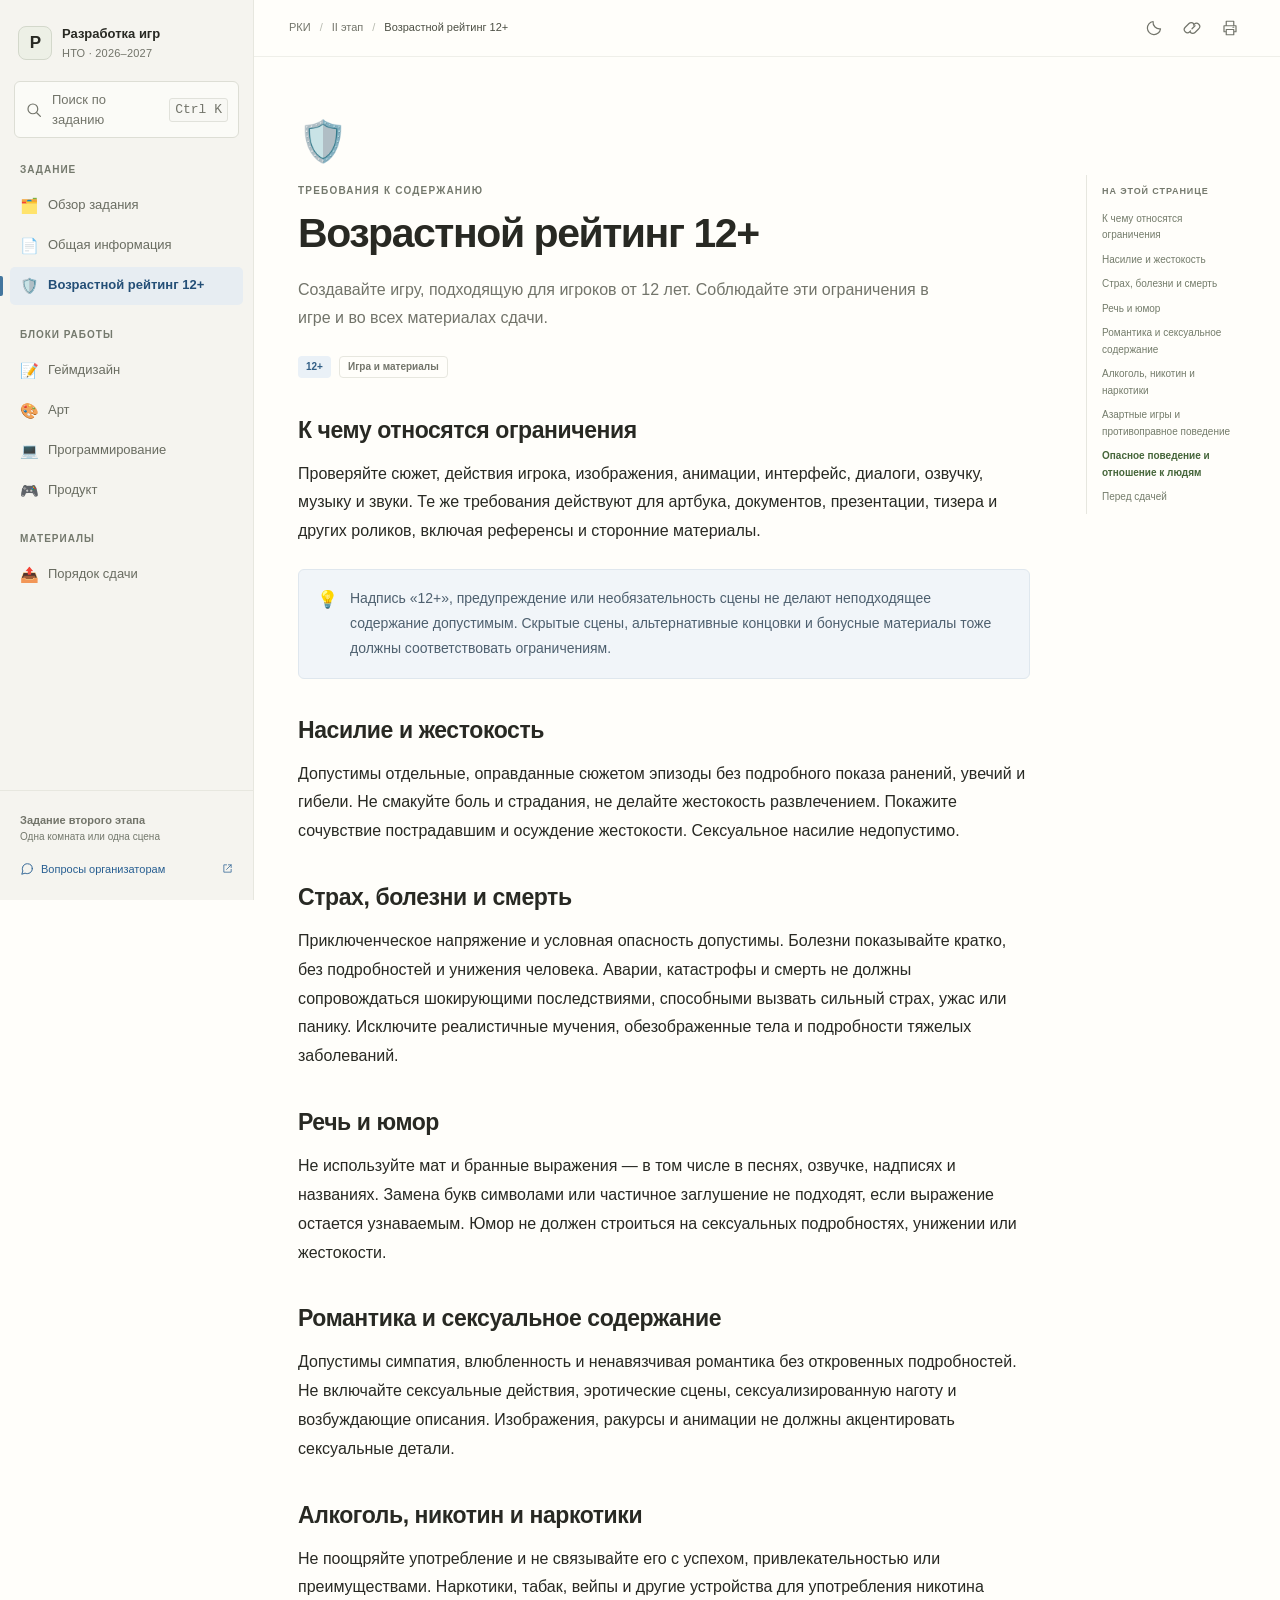
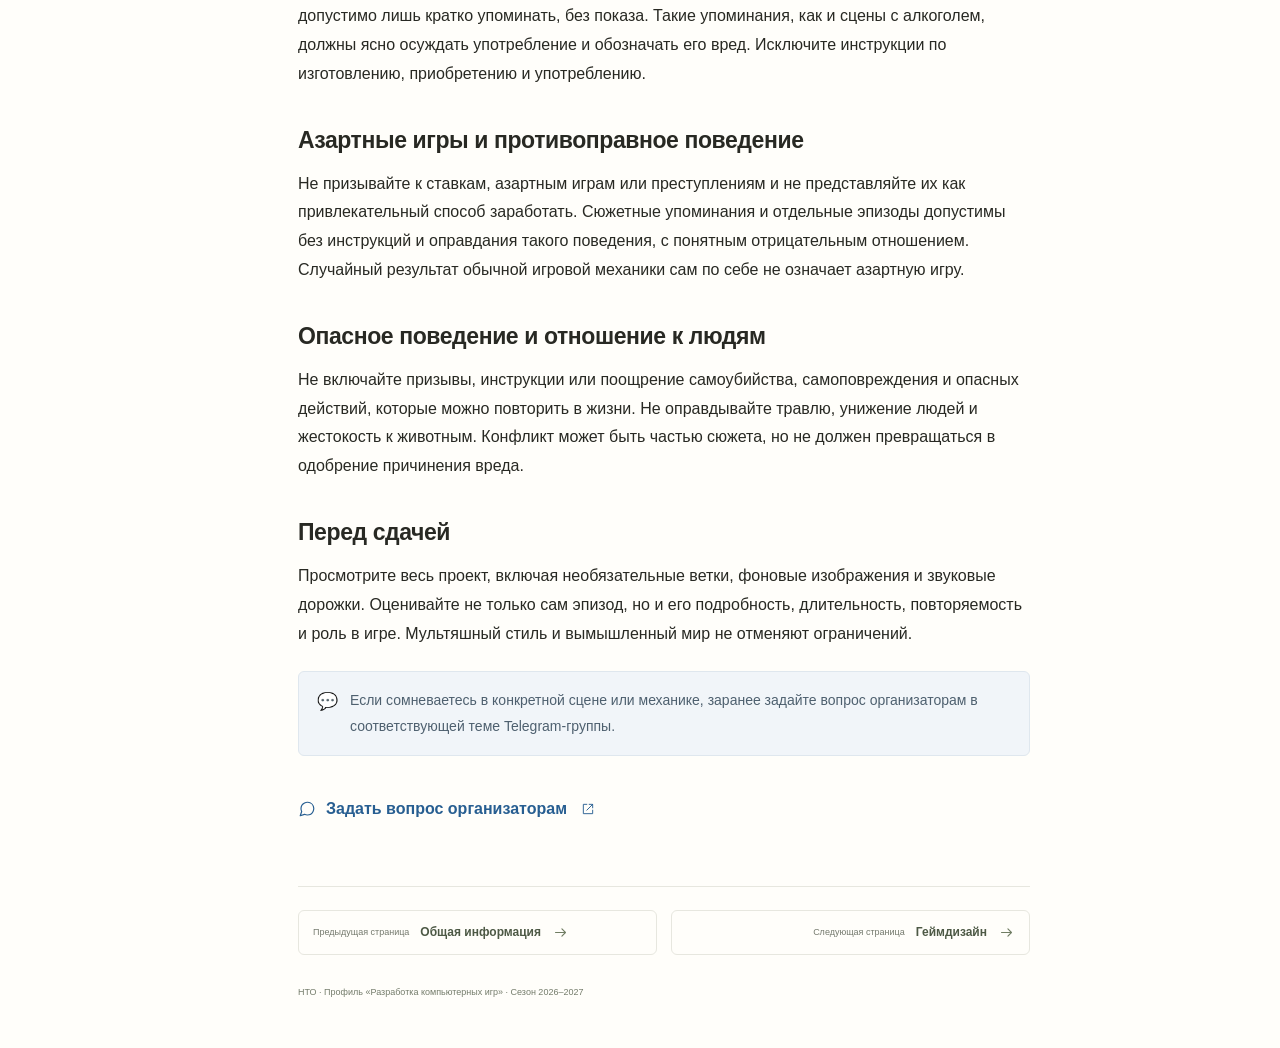
==== age-rating/index.html @ 9c04d17c "Start" ====
<!doctype html>
<html lang="ru"><head><meta charset="utf-8"><meta name="viewport" content="width=device-width, initial-scale=1"><meta name="description" content="Ограничения 12+ для конкурсного проекта: насилие, пугающие сцены, речь, романтика, вещества и опасное поведение."><meta name="theme-color" content="#f5f4ef"><title>Возрастной рейтинг 12+ · РКИ 2026–2027</title><script src="../theme.js"></script><link rel="icon" href="../favicon.svg" type="image/svg+xml"><link rel="stylesheet" href="../styles.css"><link rel="stylesheet" href="../extras.css"><link rel="stylesheet" href="../theme.css"><script src="../search-index.js" defer></script><script src="../app.js" defer></script></head>
<body data-base="../" data-page="age-rating"><a class="skip-link" href="#main-content">Перейти к содержанию</a><div class="app">
<aside class="sidebar" id="sidebar" aria-label="Навигация по заданию"><div class="sidebar-head"><a class="brand" href="../index.html"><span class="brand-mark">Р</span><span class="brand-copy">Разработка игр<small>НТО · 2026–2027</small></span></a></div><button class="search-trigger" type="button" data-search-open><svg viewBox="0 0 24 24" fill="none" stroke="currentColor" stroke-width="1.6" stroke-linecap="round" stroke-linejoin="round" aria-hidden="true"><circle cx="10.5" cy="10.5" r="6.5"/><path d="m16 16 4.5 4.5"/></svg><span>Поиск по заданию</span><kbd>Ctrl K</kbd></button><nav><div class="nav-group"><p class="nav-label">Задание</p><a class="nav-link" href="../index.html"><span class="nav-icon" aria-hidden="true">🗂️</span><span>Обзор задания</span></a><a class="nav-link" href="../general/index.html"><span class="nav-icon" aria-hidden="true">📄</span><span>Общая информация</span></a><a aria-current="page" class="nav-link is-active" href="../age-rating/index.html"><span class="nav-icon" aria-hidden="true">🛡️</span><span>Возрастной рейтинг 12+</span></a></div><div class="nav-group"><p class="nav-label">Блоки работы</p><a class="nav-link" href="../game-design/index.html"><span class="nav-icon" aria-hidden="true">📝</span><span>Геймдизайн</span></a><a class="nav-link" href="../art/index.html"><span class="nav-icon" aria-hidden="true">🎨</span><span>Арт</span></a><a class="nav-link" href="../programming/index.html"><span class="nav-icon" aria-hidden="true">💻</span><span>Программирование</span></a><a class="nav-link" href="../product/index.html"><span class="nav-icon" aria-hidden="true">🎮</span><span>Продукт</span></a></div><div class="nav-group"><p class="nav-label">Материалы</p><a class="nav-link" href="../submission/index.html"><span class="nav-icon" aria-hidden="true">📤</span><span>Порядок сдачи</span></a></div></nav><div class="sidebar-foot"><strong>Задание второго этапа</strong><span>Одна комната или одна сцена</span><a class="support-link" href="https://t.me/ontigamedev" target="_blank" rel="noopener noreferrer"><svg viewBox="0 0 24 24" fill="none" stroke="currentColor" stroke-width="1.6" stroke-linecap="round" stroke-linejoin="round" aria-hidden="true"><path d="M21 11.5a8.4 8.4 0 0 1-.9 3.8 8.5 8.5 0 0 1-7.6 4.7 8.4 8.4 0 0 1-3.8-.9L3 21l1.9-5.7a8.4 8.4 0 0 1-.9-3.8 8.5 8.5 0 0 1 4.7-7.6 8.4 8.4 0 0 1 3.8-.9h.5a8.5 8.5 0 0 1 8 8v.5Z"/></svg><span>Вопросы организаторам</span><svg viewBox="0 0 24 24" fill="none" stroke="currentColor" stroke-width="1.6" stroke-linecap="round" stroke-linejoin="round" aria-hidden="true"><path d="M14 4h6v6M20 4 10 14"/><path d="M10 4H4v16h16v-6"/></svg></a></div></aside>
<button class="sidebar-scrim" type="button" aria-label="Закрыть меню" hidden></button>
<main class="main" id="main-content" tabindex="-1"><header class="topbar"><button class="menu-toggle" aria-label="Открыть меню" aria-controls="sidebar" aria-expanded="false"><svg viewBox="0 0 24 24" fill="none" stroke="currentColor" stroke-width="1.6" stroke-linecap="round" stroke-linejoin="round" aria-hidden="true"><path d="M4 6h16M4 12h16M4 18h16"/></svg></button><nav class="breadcrumbs" aria-label="Хлебные крошки"><a href="../index.html">РКИ</a><span class="separator" aria-hidden="true">/</span><span>II этап</span><span class="separator" aria-hidden="true">/</span><span class="current" aria-current="page">Возрастной рейтинг 12+</span></nav><div class="topbar-actions"><button class="icon-button theme-toggle" type="button" data-theme-toggle aria-label="Включить тёмную тему" aria-pressed="false" title="Включить тёмную тему"><span class="theme-moon"><svg viewBox="0 0 24 24" fill="none" stroke="currentColor" stroke-width="1.6" stroke-linecap="round" stroke-linejoin="round" aria-hidden="true"><path d="M20.7 13.2A8.8 8.8 0 0 1 10.8 3.3 8.8 8.8 0 1 0 20.7 13.2Z"/></svg></span><span class="theme-sun"><svg viewBox="0 0 24 24" fill="none" stroke="currentColor" stroke-width="1.6" stroke-linecap="round" stroke-linejoin="round" aria-hidden="true"><circle cx="12" cy="12" r="4"/><path d="M12 2v2m0 16v2M2 12h2m16 0h2M5 5l1.4 1.4m11.2 11.2L19 19M5 19l1.4-1.4M17.6 6.4 19 5"/></svg></span></button><button class="icon-button" type="button" data-copy-page aria-label="Скопировать ссылку на страницу" title="Скопировать ссылку"><svg viewBox="0 0 24 24" fill="none" stroke="currentColor" stroke-width="1.6" stroke-linecap="round" stroke-linejoin="round" aria-hidden="true"><path d="m10 13 4-4M8 16l-1 1a4.2 4.2 0 0 1-6-6l5-5a4.2 4.2 0 0 1 6 0m0 2 1-1a4.2 4.2 0 0 1 6 6l-5 5a4.2 4.2 0 0 1-6 0" transform="translate(2 0)"/></svg></button><button class="icon-button" type="button" data-print aria-label="Распечатать страницу" title="Печать"><svg viewBox="0 0 24 24" fill="none" stroke="currentColor" stroke-width="1.6" stroke-linecap="round" stroke-linejoin="round" aria-hidden="true"><path d="M7 8V3h10v5M7 17H4V9h16v8h-3M7 14h10v7H7zM16 11h1"/></svg></button></div></header>
<div class="page-layout"><article class="page"><div class="page-icon" aria-hidden="true">🛡️</div><p class="eyebrow">Требования к содержанию</p><h1 class="page-title">Возрастной рейтинг 12+</h1><p class="page-lead">Создавайте игру, подходящую для игроков от 12 лет. Соблюдайте эти ограничения в игре и во всех материалах сдачи.</p><div class="page-meta"><span class="badge badge-blue">12+</span><span class="badge badge-outline">Игра и материалы</span></div><div class="content"><section aria-labelledby="scope"><h2 id="scope">К чему относятся ограничения</h2><p>Проверяйте сюжет, действия игрока, изображения, анимации, интерфейс, диалоги, озвучку, музыку и звуки. Те же требования действуют для артбука, документов, презентации, тизера и других роликов, включая референсы и сторонние материалы.</p><div class="callout"><span class="callout-icon" aria-hidden="true">💡</span><div class="callout-body"><p>Надпись «12+», предупреждение или необязательность сцены не делают неподходящее содержание допустимым. Скрытые сцены, альтернативные концовки и бонусные материалы тоже должны соответствовать ограничениям.</p></div></div></section><section aria-labelledby="violence"><h2 id="violence">Насилие и жестокость</h2><p>Допустимы отдельные, оправданные сюжетом эпизоды без подробного показа ранений, увечий и гибели. Не смакуйте боль и страдания, не делайте жестокость развлечением. Покажите сочувствие пострадавшим и осуждение жестокости. Сексуальное насилие недопустимо.</p></section><section aria-labelledby="fear"><h2 id="fear">Страх, болезни и смерть</h2><p>Приключенческое напряжение и условная опасность допустимы. Болезни показывайте кратко, без подробностей и унижения человека. Аварии, катастрофы и смерть не должны сопровождаться шокирующими последствиями, способными вызвать сильный страх, ужас или панику. Исключите реалистичные мучения, обезображенные тела и подробности тяжелых заболеваний.</p></section><section aria-labelledby="language"><h2 id="language">Речь и юмор</h2><p>Не используйте мат и бранные выражения — в том числе в песнях, озвучке, надписях и названиях. Замена букв символами или частичное заглушение не подходят, если выражение остается узнаваемым. Юмор не должен строиться на сексуальных подробностях, унижении или жестокости.</p></section><section aria-labelledby="romance"><h2 id="romance">Романтика и сексуальное содержание</h2><p>Допустимы симпатия, влюбленность и ненавязчивая романтика без откровенных подробностей. Не включайте сексуальные действия, эротические сцены, сексуализированную наготу и возбуждающие описания. Изображения, ракурсы и анимации не должны акцентировать сексуальные детали.</p></section><section aria-labelledby="substances"><h2 id="substances">Алкоголь, никотин и наркотики</h2><p>Не поощряйте употребление и не связывайте его с успехом, привлекательностью или преимуществами. Наркотики, табак, вейпы и другие устройства для употребления никотина допустимо лишь кратко упоминать, без показа. Такие упоминания, как и сцены с алкоголем, должны ясно осуждать употребление и обозначать его вред. Исключите инструкции по изготовлению, приобретению и употреблению.</p></section><section aria-labelledby="gambling"><h2 id="gambling">Азартные игры и противоправное поведение</h2><p>Не призывайте к ставкам, азартным играм или преступлениям и не представляйте их как привлекательный способ заработать. Сюжетные упоминания и отдельные эпизоды допустимы без инструкций и оправдания такого поведения, с понятным отрицательным отношением. Случайный результат обычной игровой механики сам по себе не означает азартную игру.</p></section><section aria-labelledby="danger"><h2 id="danger">Опасное поведение и отношение к людям</h2><p>Не включайте призывы, инструкции или поощрение самоубийства, самоповреждения и опасных действий, которые можно повторить в жизни. Не оправдывайте травлю, унижение людей и жестокость к животным. Конфликт может быть частью сюжета, но не должен превращаться в одобрение причинения вреда.</p></section><section aria-labelledby="check"><h2 id="check">Перед сдачей</h2><p>Просмотрите весь проект, включая необязательные ветки, фоновые изображения и звуковые дорожки. Оценивайте не только сам эпизод, но и его подробность, длительность, повторяемость и роль в игре. Мультяшный стиль и вымышленный мир не отменяют ограничений.</p><div class="callout"><span class="callout-icon" aria-hidden="true">💬</span><div class="callout-body"><p>Если сомневаетесь в конкретной сцене или механике, заранее задайте вопрос организаторам в соответствующей теме Telegram-группы.</p></div></div><a class="resource-link" href="https://t.me/ontigamedev" target="_blank" rel="noopener noreferrer"><svg viewBox="0 0 24 24" fill="none" stroke="currentColor" stroke-width="1.6" stroke-linecap="round" stroke-linejoin="round" aria-hidden="true"><path d="M21 11.5a8.4 8.4 0 0 1-.9 3.8 8.5 8.5 0 0 1-7.6 4.7 8.4 8.4 0 0 1-3.8-.9L3 21l1.9-5.7a8.4 8.4 0 0 1-.9-3.8 8.5 8.5 0 0 1 4.7-7.6 8.4 8.4 0 0 1 3.8-.9h.5a8.5 8.5 0 0 1 8 8v.5Z"/></svg><span>Задать вопрос организаторам</span><svg viewBox="0 0 24 24" fill="none" stroke="currentColor" stroke-width="1.6" stroke-linecap="round" stroke-linejoin="round" aria-hidden="true"><path d="M14 4h6v6M20 4 10 14"/><path d="M10 4H4v16h16v-6"/></svg></a></section></div><nav class="page-navigation" aria-label="Соседние страницы"><a class="prev" href="../general/index.html"><small>Предыдущая страница</small><strong>Общая информация</strong><span class="nav-arrow"><svg viewBox="0 0 24 24" fill="none" stroke="currentColor" stroke-width="1.6" stroke-linecap="round" stroke-linejoin="round" aria-hidden="true"><path d="M5 12h14m-5-5 5 5-5 5"/></svg></span></a><a class="next" href="../game-design/index.html"><small>Следующая страница</small><strong>Геймдизайн</strong><span class="nav-arrow"><svg viewBox="0 0 24 24" fill="none" stroke="currentColor" stroke-width="1.6" stroke-linecap="round" stroke-linejoin="round" aria-hidden="true"><path d="M5 12h14m-5-5 5 5-5 5"/></svg></span></a></nav><footer class="page-footer">НТО · Профиль «Разработка компьютерных игр» · Сезон 2026–2027</footer></article><aside class="toc" aria-label="На этой странице"><p class="toc-title">На этой странице</p><a href="#scope">К чему относятся ограничения</a><a href="#violence">Насилие и жестокость</a><a href="#fear">Страх, болезни и смерть</a><a href="#language">Речь и юмор</a><a href="#romance">Романтика и сексуальное содержание</a><a href="#substances">Алкоголь, никотин и наркотики</a><a href="#gambling">Азартные игры и противоправное поведение</a><a href="#danger">Опасное поведение и отношение к людям</a><a href="#check">Перед сдачей</a></aside></div></main></div>
<div class="search-overlay" hidden><div class="search-dialog" role="dialog" aria-modal="true" aria-label="Поиск по заданию"><div class="search-header"><svg viewBox="0 0 24 24" fill="none" stroke="currentColor" stroke-width="1.6" stroke-linecap="round" stroke-linejoin="round" aria-hidden="true"><circle cx="10.5" cy="10.5" r="6.5"/><path d="m16 16 4.5 4.5"/></svg><input class="search-input" type="search" placeholder="Поиск по страницам и разделам" aria-label="Поисковый запрос" autocomplete="off" aria-controls="search-results"><button class="search-close" type="button" aria-label="Закрыть поиск"><svg viewBox="0 0 24 24" fill="none" stroke="currentColor" stroke-width="1.6" stroke-linecap="round" stroke-linejoin="round" aria-hidden="true"><path d="m6 6 12 12M18 6 6 18"/></svg></button></div><div class="search-results" id="search-results" aria-live="polite"></div><div class="search-hint"><span>↑ ↓ выбрать · Enter открыть</span><span>Esc закрыть</span></div></div></div><div class="toast" role="status" aria-live="polite"></div>
</body></html>
---- styles.css ----
/* RKI — a calm reading workspace. No external fonts or assets required. */
:root {
  color-scheme: light;
  --paper: #fffefa;
  --sidebar: #f5f4ef;
  --surface: #ffffff;
  --hover: #ebeae4;
  --ink: #282923;
  --muted: #72746a;
  --faint: #74796d;
  --line: #e7e7df;
  --blue: #275e91;
  --blue-soft: #edf3f9;
  --green: #486d55;
  --sidebar-width: 254px;
  --radius: 8px;
  font-family: -apple-system, BlinkMacSystemFont, "Segoe UI", Inter, Arial, sans-serif;
  font-synthesis: none;
  text-rendering: optimizeLegibility;
  -webkit-font-smoothing: antialiased;
}

*, *::before, *::after { box-sizing: border-box; }
html { scroll-behavior: smooth; scroll-padding-top: 96px; }
body { margin: 0; color: var(--ink); background: var(--paper); font-size: 15px; line-height: 1.65; }
body.menu-open { overflow: hidden; }
button, input, select, textarea { font: inherit; }
button, a { -webkit-tap-highlight-color: transparent; }
button { color: inherit; }
button:not(:disabled), summary { cursor: pointer; }
button { background: none; }
a { color: var(--blue); text-underline-offset: 3px; text-decoration-thickness: 1px; }
a:hover { text-decoration-color: currentColor; }
button:focus-visible, a:focus-visible, input:focus-visible, summary:focus-visible { outline: 3px solid #5c8ebd; outline-offset: 4px; }
::selection { background: #dceafa; color: #192d43; }
[hidden] { display: none !important; }
svg { display: block; flex-shrink: 0; }
button svg, .nav-icon svg, .card-arrow svg { width: 18px; height: 18px; }
.skip-link { position: fixed; z-index: 100; top: 12px; left: 12px; padding: 8px 14px; border-radius: 6px; background: var(--ink); color: white; transform: translateY(-150%); }
.skip-link:focus { transform: translateY(0); }

/* Sidebar */
.app { min-height: 100vh; }
.sidebar { position: fixed; z-index: 40; inset: 0 auto 0 0; width: var(--sidebar-width); display: flex; flex-direction: column; background: var(--sidebar); border-right: 1px solid var(--line); overflow-y: auto; scrollbar-width: thin; }
.sidebar-head { padding: 25px 18px 21px; }
.brand { display: flex; gap: 10px; align-items: center; color: var(--ink); text-decoration: none; }
.brand-mark { width: 34px; height: 34px; display: grid; place-items: center; flex: 0 0 auto; border: 1px solid #d3d8cb; border-radius: 8px; background: #edf0e6; font-weight: 750; font-size: 17px; letter-spacing: -1px; }
.brand-copy { min-width: 0; font-size: 13px; line-height: 1.35; font-weight: 650; }
.brand-copy small { display: block; margin-top: 3px; color: var(--muted); font-size: 11px; font-weight: 400; letter-spacing: .02em; }
.workspace-label { margin: 0 18px 10px; color: var(--faint); font-size: 10px; line-height: 1.5; font-weight: 650; letter-spacing: .12em; text-transform: uppercase; }
.search-trigger { width: calc(100% - 28px); display: flex; align-items: center; gap: 9px; margin: 0 14px 24px; padding: 8px 10px; border: 1px solid #ddded5; border-radius: 6px; color: var(--muted); background: #fbfbf7; text-align: left; font-size: 13px; line-height: 1.5; transition: background .15s ease, border-color .15s ease; }
.search-trigger:hover { background: white; border-color: #c6c9bd; }
.search-trigger span { flex: 1; }
kbd { padding: 1px 5px; border: 1px solid #e1e2db; border-radius: 3px; color: var(--muted); background: #f8f8f4; font: 10px/1.5 inherit; white-space: nowrap; }
.nav-group { margin: 0 10px 22px; }
.nav-label { margin: 0 10px 8px; color: var(--faint); font-size: 10px; font-weight: 650; text-transform: uppercase; letter-spacing: .1em; }
.nav-link { position: relative; min-height: 38px; display: flex; align-items: center; gap: 10px; padding: 8px 10px; margin: 2px 0; border-radius: 5px; color: #696c61; text-decoration: none; font-size: 13px; font-weight: 450; line-height: 1.45; transition: color .15s ease, background .15s ease; }
.nav-link:hover { color: var(--ink); background: var(--hover); }
.nav-link.is-active, .nav-link[aria-current="page"] { color: #244f77; background: #e7edf2; font-weight: 600; }
.nav-link.is-active::before, .nav-link[aria-current="page"]::before { position: absolute; left: -10px; top: 9px; bottom: 9px; width: 3px; border-radius: 0 2px 2px 0; background: #44769e; content: ""; }
.nav-icon { width: 18px; flex: 0 0 18px; display: grid; place-items: center; color: currentColor; font-size: 15px; line-height: 1; }
.nav-link .nav-number { margin-left: auto; color: var(--faint); font-size: 10px; font-variant-numeric: tabular-nums; }
.sidebar-foot { margin-top: auto; padding: 20px 20px 22px; border-top: 1px solid var(--line); color: var(--faint); font-size: 10px; line-height: 1.65; }
.sidebar-foot strong { display: block; color: var(--muted); font-size: 11px; font-weight: 550; }
.sidebar-foot a { color: inherit; }
.sidebar-scrim { display: none; }

/* Application chrome and reading grid */
.main { min-height: 100vh; margin-left: var(--sidebar-width); }
.topbar { position: sticky; z-index: 20; top: 0; min-height: 57px; display: flex; align-items: center; justify-content: space-between; gap: 20px; padding: 0 35px; border-bottom: 1px solid #efefe9; background: var(--paper); }
.breadcrumbs { min-width: 0; display: flex; align-items: center; flex-wrap: wrap; gap: 9px; color: var(--muted); font-size: 11px; line-height: 1.45; }
.breadcrumbs a { color: var(--muted); text-decoration: none; }
.breadcrumbs a:hover { color: var(--ink); }
.breadcrumbs .separator, .breadcrumbs > .sep { color: #b7baaf; }
.breadcrumbs [aria-current], .breadcrumbs .current { color: #4b4e43; }
.topbar-actions { display: flex; gap: 8px; align-items: center; color: var(--faint); font-size: 10px; white-space: nowrap; }
.topbar-actions .status-dot { width: 5px; height: 5px; border-radius: 50%; background: #7b9873; }
.icon-button, .menu-toggle, .search-close { width: 30px; height: 30px; display: grid; place-items: center; padding: 4px; border: 0; border-radius: 4px; color: var(--muted); }
.icon-button:hover, .menu-toggle:hover, .search-close:hover { background: var(--hover); color: var(--ink); }
.menu-toggle { display: none; }
.page-layout { display: grid; grid-template-columns: minmax(0, 760px) 150px; gap: 56px; max-width: 1102px; padding: 61px 44px 48px; margin: 0 auto; }
.page { min-width: 0; }
.page-icon { display: flex; align-items: center; width: fit-content; height: 46px; margin: 0 0 19px; color: #647654; font-size: 40px; line-height: 1; }
.page-icon svg { width: 42px; height: 42px; stroke-width: 1.4; }
.eyebrow { margin: 0 0 10px; color: var(--faint); font-size: 10px; font-weight: 650; letter-spacing: .12em; text-transform: uppercase; }
.page-title { margin: 0; font-size: clamp(38px, 3.2vw, 42px); line-height: 1.15; letter-spacing: -.035em; font-weight: 720; text-wrap: balance; }
.page-lead { max-width: 660px; margin: 19px 0 0; color: var(--muted); font-size: 16px; line-height: 1.75; }
.page-meta { display: flex; align-items: center; flex-wrap: wrap; gap: 8px; margin-top: 24px; color: var(--muted); font-size: 11px; }
.badge { display: inline-flex; align-items: center; width: fit-content; gap: 5px; padding: 3px 8px; border-radius: 4px; background: #eeeee8; color: #62675a; font-size: 10px; font-weight: 550; line-height: 1.6; white-space: nowrap; }
.badge-blue { color: #315e85; background: #eaf1f7; }
.badge-green { color: #4c6b4f; background: #edf2e8; }
.badge-outline { border: 1px solid var(--line); padding-top: 2px; padding-bottom: 2px; color: var(--muted); background: transparent; }
.page-divider { border: 0; border-top: 1px solid var(--line); margin: 30px 0 34px; }
.content { margin-top: 37px; font-size: 16px; line-height: 1.8; }
.content > :first-child { margin-top: 0; }
.content h2 { margin: 36px 0 14px; color: var(--ink); font-size: 23px; line-height: 1.35; font-weight: 670; letter-spacing: -.018em; scroll-margin-top: 90px; }
.content h3 { margin: 26px 0 10px; font-size: 18px; line-height: 1.4; font-weight: 650; letter-spacing: -.01em; scroll-margin-top: 90px; }
.content h4 { margin: 22px 0 8px; font-size: 13px; font-weight: 650; }
.content p { margin: 11px 0; }
.content strong { font-weight: 650; color: var(--ink); }
.content ul, .content ol { margin: 12px 0 18px; padding-left: 23px; }
.content li { padding-left: 3px; margin: 7px 0; }
.content li::marker { color: #888e7f; }
.content li > ul, .content li > ol { margin-top: 7px; margin-bottom: 8px; }
.content hr { margin: 29px 0; border: 0; border-top: 1px solid var(--line); }
.content blockquote { margin: 22px 0; padding: 2px 0 2px 18px; border-left: 3px solid #cbd6c0; color: var(--muted); }
.content code { padding: 2px 5px; border-radius: 4px; background: #f0f0eb; color: #58694b; font-family: "Cascadia Code", Consolas, monospace; font-size: .9em; overflow-wrap: anywhere; }
.content pre { margin: 18px 0; padding: 16px 18px; border: 1px solid var(--line); border-radius: 6px; background: #f7f7f2; overflow-x: auto; font-size: 12px; }
.content pre code { padding: 0; background: transparent; color: var(--ink); }
.content a { overflow-wrap: anywhere; }
.content small, .muted { color: var(--muted); }
.content .caption { margin-top: 9px; color: var(--faint); font-size: 11px; }
.home-intro { margin: 25px 0 28px; font-size: 16px; line-height: 1.8; color: #53594c; }
.home-intro p { margin: 0 0 12px; }
.cover { position: relative; height: 112px; margin: -5px 0 31px; overflow: hidden; border: 1px solid #e2e7e7; border-radius: 8px; background: #eef3f4; }
.cover::before { position: absolute; top: 19px; right: 27px; width: 112px; height: 112px; border: 1px solid #ccd9db; border-radius: 15px; transform: rotate(-17deg); content: ""; }
.cover::after { position: absolute; top: -43px; right: 103px; width: 134px; height: 134px; border: 1px solid #d0dcdd; border-radius: 50%; content: ""; }
.stats-grid { display: grid; grid-template-columns: repeat(3, minmax(0, 1fr)); margin: 25px 0 31px; border: 1px solid var(--line); border-radius: 7px; background: #fdfdf9; }
.stat { min-width: 0; padding: 16px 19px; }
.stat + .stat { border-left: 1px solid var(--line); }
.stat-label { display: block; margin: 0; color: var(--muted); font-size: 11px; line-height: 1.5; }
.stat-value { display: block; margin-top: 4px; color: #42563a; font-size: 24px; font-weight: 650; line-height: 1.35; letter-spacing: -.025em; }
.level-heading { scroll-margin-top: 90px; }

/* Useful document blocks */
.callout { display: flex; gap: 12px; margin: 23px 0; padding: 16px 18px; border: 1px solid #dfe7ee; border-radius: 6px; background: #f1f5f9; color: #4e606f; font-size: 14px; line-height: 1.8; }
.callout-icon { flex: 0 0 19px; margin-top: 2px; color: #65809b; font-size: 17px; line-height: 1.4; }
.callout-icon svg { width: 18px; height: 18px; }
.callout-body { min-width: 0; }
.callout-body p { margin: 0; }
.callout-body p + p { margin-top: 8px; }
.callout-body strong { color: #3c5367; }
.callout-neutral { border-color: #e5e7dc; background: #f5f6ef; color: #656d59; }
.callout-neutral .callout-icon { color: #79866a; }
.callout-neutral .callout-body strong { color: #505e43; }
.page-grid { display: grid; grid-template-columns: repeat(2, minmax(0, 1fr)); gap: 12px; margin: 20px 0 25px; }
.page-card { position: relative; min-width: 0; min-height: 139px; display: flex; flex-direction: column; padding: 18px 19px; border: 1px solid var(--line); border-radius: 7px; color: var(--ink); background: var(--surface); text-decoration: none; transition: background .15s ease, border-color .15s ease, box-shadow .15s ease; }
.page-card:hover { background: #fcfcf8; border-color: #cfd5c7; box-shadow: 0 3px 10px #30372505; }
.card-icon { width: 26px; height: 26px; display: grid; place-items: center; margin-bottom: 13px; color: #687a58; font-size: 22px; line-height: 1; }
.card-icon svg { width: 24px; height: 24px; stroke-width: 1.5; }
.card-title { padding-right: 22px; font-size: 15px; font-weight: 650; line-height: 1.4; }
.card-description { max-width: 275px; margin-top: 5px; color: var(--muted); font-size: 13px; line-height: 1.65; }
.card-arrow { position: absolute; right: 18px; top: 20px; color: #a5ad9c; font-size: 16px; }
.page-card .badge { position: absolute; right: 17px; bottom: 17px; font-size: 9px; }
.table-wrap { width: 100%; overflow-x: auto; margin: 19px 0 24px; border: 1px solid var(--line); border-radius: 6px; }
.content table { width: 100%; border-collapse: collapse; text-align: left; font-size: 14px; line-height: 1.75; }
.content th { padding: 11px 14px; background: #f5f6f0; color: #73786b; font-size: 10px; font-weight: 650; vertical-align: top; text-transform: uppercase; letter-spacing: .04em; }
.content td { padding: 13px 14px; border-top: 1px solid var(--line); vertical-align: top; }
.content td + td, .content th + th { border-left: 1px solid var(--line); }
.content td:first-child { color: #454c3e; font-weight: 550; }
.content td p { margin: 0; }
.content td p + p { margin-top: 7px; }
.content td ul { margin: 0; padding-left: 16px; }
.content td li { margin: 0 0 5px; }
.content details { margin: 12px 0; border: 1px solid var(--line); border-radius: 6px; background: #fffefa; }
.content summary { padding: 13px 15px; color: #4e5845; font-size: 14px; font-weight: 600; }
.content details[open] summary { border-bottom: 1px solid var(--line); }
.content details > :not(summary) { margin: 12px 16px; }
.content .file-list { list-style: none; margin: 17px 0 25px; padding: 0; border: 1px solid var(--line); border-radius: 6px; overflow: hidden; }
.file-list > li { display: flex; align-items: flex-start; gap: 11px; margin: 0; padding: 13px 15px; background: #fffefa; }
.file-list > li + li { border-top: 1px solid var(--line); }
.file-icon { display: grid; place-items: center; width: 26px; height: 31px; flex: 0 0 26px; padding: 5px; border: 1px solid #e2e5da; border-radius: 4px; color: #7d8a6d; background: #f5f7ef; font-size: 9px; font-weight: 650; line-height: 1; }
.file-icon svg { width: 17px; height: 19px; }
.file-name { color: #47533f; font-size: 14px; font-weight: 600; }
.file-description { display: block; margin-top: 2px; color: var(--muted); font-size: 13px; line-height: 1.6; }
.level { margin: 20px 0; padding: 19px 20px; border: 1px solid var(--line); border-radius: 6px; background: #fffefa; }
.level-header { display: flex; align-items: center; gap: 10px; justify-content: space-between; margin-bottom: 11px; }
.level-header h3, .level > h3:first-child { margin: 0; }
.level p:last-child, .level ul:last-child { margin-bottom: 0; }
.level p:first-of-type { margin-top: 0; }
.level .level-score { flex-shrink: 0; color: var(--blue); font-size: 11px; font-weight: 600; }

/* Outline and document navigation */
.toc { position: sticky; align-self: start; top: 108px; margin-top: 57px; padding-left: 15px; border-left: 1px solid var(--line); font-size: 10px; line-height: 1.65; }
.toc-title { margin-bottom: 12px; color: var(--faint); font-size: 9px; font-weight: 650; text-transform: uppercase; letter-spacing: .1em; }
.toc a { display: block; margin: 8px 0; color: #747c6b; text-decoration: none; }
.toc a:hover, .toc a.is-active, .toc a[aria-current="true"] { color: #46663a; }
.toc a.is-active, .toc a[aria-current="true"] { font-weight: 600; }
.toc .toc-sub { padding-left: 10px; font-size: 9px; }
.page-navigation { display: grid; grid-template-columns: 1fr 1fr; gap: 14px; margin-top: 46px; padding-top: 23px; border-top: 1px solid var(--line); }
.page-navigation > a { min-width: 0; display: flex; align-items: center; gap: 11px; padding: 12px 14px; border: 1px solid var(--line); border-radius: 6px; color: #4d5945; text-decoration: none; font-size: 12px; line-height: 1.6; }
.page-navigation > a:hover { border-color: #cbd3c2; background: #fafbf5; }
.page-navigation > a.next { justify-content: flex-end; text-align: right; grid-column: 2; }
.page-navigation small { display: block; color: var(--faint); font-size: 9px; font-weight: 400; }
.page-navigation strong { font-weight: 550; }
.page-navigation .nav-arrow { color: #707d63; font-size: 17px; }
.page-footer { margin-top: 30px; display: flex; justify-content: space-between; gap: 16px; color: #747c6b; font-size: 9px; }

/* Search dialog */
.search-overlay { position: fixed; z-index: 80; inset: 0; padding: min(17vh, 140px) 20px 30px; display: flex; align-items: flex-start; justify-content: center; background: #20271d55; backdrop-filter: blur(2px); overflow-y: auto; }
.search-dialog { width: min(590px, 100%); overflow: hidden; border: 1px solid #dddccd; border-radius: 10px; background: var(--paper); box-shadow: 0 20px 70px #17220f33; }
.search-header { display: flex; align-items: center; gap: 11px; padding: 12px 15px; border-bottom: 1px solid var(--line); color: var(--muted); }
.search-header > svg { width: 20px; height: 20px; }
.search-input { width: 100%; min-width: 0; padding: 6px 0; border: 0; outline: 0; color: var(--ink); background: transparent; font-size: 14px; }
.search-input::placeholder { color: #747c6b; }
.search-input:focus-visible { outline: none; }
.search-header:focus-within { box-shadow: inset 0 -2px #7b9fbd; }
.search-results { max-height: min(54vh, 470px); padding: 8px; overflow-y: auto; }
.search-result { display: flex; gap: 12px; padding: 12px 11px; border-radius: 5px; color: var(--ink); text-decoration: none; font-size: 12px; line-height: 1.6; }
.search-result:hover, .search-result:focus, .search-result.is-selected { outline-offset: -3px; background: #edf1e7; }
.search-result strong { display: block; font-size: 12px; font-weight: 600; }
.search-result small, .search-result p { display: block; margin: 2px 0 0; color: var(--muted); font-size: 11px; }
.search-result .nav-icon { margin-top: 3px; color: #778667; }
.search-result mark { padding: 0 1px; border-radius: 2px; color: #35552c; background: #dfe9ce; }
.search-empty { padding: 27px 18px 31px; color: var(--muted); text-align: center; font-size: 12px; }
.search-hint { display: flex; gap: 13px; flex-wrap: wrap; padding: 10px 16px; border-top: 1px solid var(--line); color: var(--faint); font-size: 10px; }

@media (min-width: 1550px) {
  .page-layout { max-width: 1170px; gap: 74px; padding-top: 72px; }
}
@media (max-width: 1220px) {
  .page-layout { grid-template-columns: minmax(0, 760px); max-width: 848px; padding-right: 44px; padding-left: 44px; }
  .toc { display: none; }
}
@media (max-width: 960px) {
  :root { --sidebar-width: 225px; }
  .sidebar-head { padding-left: 15px; padding-right: 15px; }
  .brand-copy { font-size: 12px; }
  .brand-copy small { font-size: 10px; }
  .topbar { padding-left: 26px; padding-right: 26px; }
  .page-layout { padding: 45px 32px 35px; }
  .page-title { font-size: 38px; }
  .page-grid { gap: 10px; }
  .page-card { padding: 16px; }
}
@media (max-width: 760px) {
  :root { --sidebar-width: 254px; }
  .sidebar { transform: translateX(-100%); transition: transform .2s ease; box-shadow: none; }
  .menu-open .sidebar { transform: translateX(0); box-shadow: 6px 0 30px #20271d1c; }
  .sidebar-scrim { position: fixed; z-index: 35; inset: 0; border: 0; background: #1c241b55; }
  .menu-open .sidebar-scrim { display: block; }
  .main { margin-left: 0; }
  .topbar { min-height: 54px; padding: 0 19px 0 13px; gap: 10px; }
  .menu-toggle { display: grid; flex: 0 0 30px; }
  .breadcrumbs { flex: 1; font-size: 10px; gap: 7px; }
  .topbar-actions { font-size: 9px; }
  .page-layout { max-width: 760px; padding: 37px 25px 32px; }
  .page-icon { margin-bottom: 17px; font-size: 35px; }
  .page-icon svg { width: 37px; height: 37px; }
  .page-title { font-size: 30px; }
  .page-lead { font-size: 15.5px; }
  .page-meta { margin-top: 20px; }
  .content { margin-top: 30px; font-size: 15.5px; }
  .home-intro { font-size: 15.5px; }
  .content h2 { font-size: 21px; }
  .search-overlay { padding-top: 80px; }
}
@media (max-width: 460px) {
  .page-layout { padding-left: 20px; padding-right: 20px; }
  .page-title { font-size: 28px; }
  .page-lead { font-size: 15.5px; }
  .topbar-actions .desktop-only, .topbar-actions .status-text { display: none; }
  .breadcrumbs { max-width: calc(100vw - 116px); flex-wrap: nowrap; overflow: hidden; white-space: nowrap; }
  .breadcrumbs .current, .breadcrumbs [aria-current] { overflow: hidden; text-overflow: ellipsis; }
  .page-grid { grid-template-columns: 1fr; }
  .page-card { min-height: 123px; }
  .cover { height: 100px; margin-bottom: 26px; }
  .stat { padding: 13px 11px; }
  .stat-label { font-size: 10px; }
  .stat-value { font-size: 21px; }
  .card-icon { margin-bottom: 10px; }
  .callout { gap: 10px; padding: 14px; }
  .content th, .content td { padding: 10px 11px; }
  .level { padding: 15px; }
  .level-header { align-items: flex-start; }
  .page-navigation { gap: 8px; }
  .page-navigation > a { gap: 7px; padding: 10px; font-size: 10px; }
  .page-navigation small { font-size: 8px; }
  .page-footer { flex-direction: column; gap: 3px; }
}
@media (prefers-reduced-motion: reduce) {
  html { scroll-behavior: auto; }
  *, *::before, *::after { animation-duration: .01ms !important; transition-duration: .01ms !important; animation-iteration-count: 1 !important; }
}
@media print {
  @page { margin: 18mm; }
  :root { --paper: #fff; --ink: #111; --muted: #555; }
  body { font-size: 11pt; background: white; }
  .sidebar, .sidebar-scrim, .topbar, .toc, .page-navigation, .search-overlay, .page-footer, .skip-link, .cover { display: none !important; }
  .main { margin: 0; }
  .page-layout { display: block; max-width: none; padding: 0; }
  .page-title { font-size: 26pt; }
  .page-icon { height: 30px; font-size: 28px; margin-bottom: 12px; }
  .page-lead { font-size: 11pt; max-width: none; }
  .content { font-size: 10pt; line-height: 1.6; margin-top: 22px; }
  .content h2 { font-size: 15pt; margin-top: 22px; break-after: avoid; }
  .content h3 { font-size: 12pt; break-after: avoid; }
  .page-card, .callout, .level, .file-list > li, tr { break-inside: avoid; }
  .table-wrap { overflow: visible; }
  a { color: inherit; }
  .page-card { box-shadow: none; }
  .content details > :not(summary) { display: block; }
  .badge, .callout, .page-card, th { -webkit-print-color-adjust: exact; print-color-adjust: exact; }
}
---- extras.css ----
.resource-link{display:inline-flex;max-width:100%;align-items:center;gap:10px;margin:8px 0;padding:8px 0;font-weight:550;text-decoration:none}.resource-link>svg{width:18px;height:18px}.resource-link>svg:last-child{width:14px;height:14px;margin-left:4px}.resource-link:hover span{text-decoration:underline}.account-list{display:grid;gap:14px;margin:18px 0}.account>a:first-child{display:flex;align-items:center;gap:7px;width:fit-content;font-weight:600}.account a svg{width:13px;height:13px}.account-email{font-size:13px;color:var(--muted);text-decoration:none}.file-list>li{position:relative}.file-list .copy-file{margin-left:auto;flex-shrink:0}.file-list>li>div{min-width:0;flex:1}.file-name{overflow-wrap:anywhere}.search-open{overflow:hidden}.search-result-path{display:block;font-size:11px;color:var(--muted);margin-bottom:4px}.search-result strong{display:block}.search-result p{margin:5px 0 0;font-size:13px;color:var(--muted);line-height:1.55}.search-result.is-selected{background:var(--blue-soft)}.search-result mark{background:#eee9c9;color:var(--ink);border-radius:2px}.search-empty strong{font-weight:600;color:var(--ink)}.search-empty p{margin:8px 0}.toast{position:fixed;z-index:150;bottom:24px;left:calc(50% + 127px);max-width:calc(100vw - 32px);padding:10px 16px;border-radius:6px;background:#30332f;color:#fff;font-size:13px;box-shadow:0 4px 24px #0002;transform:translate(-50%,12px);opacity:0;pointer-events:none;transition:opacity .15s,transform .15s}.toast.visible{opacity:1;transform:translate(-50%,0)}.table-wrap:focus-visible{outline:2px solid var(--blue);outline-offset:3px}.secondary-text{color:var(--muted);font-size:14px}.page:has(.stats-grid) .page-title{max-width:700px}.page-card .badge{margin-top:10px}.page-grid .page-card{align-items:flex-start}.page-grid .card-description{margin:5px 0 0}.page-navigation .nav-arrow svg{width:17px;height:17px}.content section+section{margin-top:34px}@media(max-width:760px){.toast{left:50%}.account-email{font-size:12px}.resource-link{font-size:14px}.breadcrumbs>span:not(.current):not(.separator){display:none}}@media print{.search-overlay,.toast,.copy-file{display:none!important}.resource-link{color:#000}.page-navigation{display:none}}
.support-link{display:flex;align-items:center;gap:7px;margin-top:14px;color:var(--blue)!important;text-decoration:none;font-size:11px}.support-link:hover{text-decoration:underline}.support-link svg{width:14px;height:14px}.support-link svg:last-child{width:11px;height:11px;margin-left:auto}

.folder-example { margin: 28px 0; border: 1px solid var(--line); border-radius: 8px; overflow: hidden; background: var(--surface); }
.example-heading { padding: 18px 20px; border-bottom: 1px solid var(--line); }
.content .example-heading h3 { margin: 0 0 5px; color: var(--ink); font-size: 18px; }
.content .example-heading p { margin: 0; color: var(--muted); font-size: 13px; }
.example-table-wrap { min-width: 0; }
.content .folder-example table { width: 100%; margin: 0; table-layout: fixed; font-size: 12px; }
.content .folder-example th, .content .folder-example td { padding: 8px 14px; border: 0; border-bottom: 1px solid var(--line); color: var(--ink); line-height: 1.5; }
.content .folder-example thead th { color: var(--muted); background: var(--sidebar); font-size: 10px; }
.content .folder-example thead th:last-child { width: 104px; }
.content .folder-example .example-root td { padding: 13px 14px; background: var(--blue-soft); overflow-wrap: anywhere; }
.content .folder-example .example-folder th { padding-top: 13px; padding-left: 28px; text-align: left; background: var(--surface); text-transform: none; letter-spacing: normal; font-size: 13px; overflow-wrap: anywhere; }
.content .folder-example .example-file td:first-child { padding-left: 44px; }
.example-file-label { display: flex; align-items: flex-start; gap: 8px; min-width: 0; }
.example-file-label > span:last-child { min-width: 0; overflow-wrap: anywhere; }
.example-file-type { flex: 0 0 29px; margin-top: 1px; padding: 2px 0; border: 1px solid var(--line); border-radius: 3px; background: var(--sidebar); color: var(--muted); text-align: center; font-size: 8px; font-weight: 700; line-height: 1.6; }
.example-deadline { color: var(--muted)!important; font-variant-numeric: tabular-nums; white-space: nowrap; }
.content .folder-example .example-note td { padding: 2px 14px 10px 44px; color: var(--muted); font-size: 11px; }
.content .folder-example .example-caption { margin: 0; padding: 13px 20px; color: var(--muted); background: var(--sidebar); font-size: 12px; }
@media (max-width: 460px) {
  .example-heading { padding: 15px 12px; }
  .content .folder-example th, .content .folder-example td { padding-right: 9px; padding-left: 9px; }
  .content .folder-example thead th:last-child { width: 88px; }
  .content .folder-example .example-folder th { padding-left: 16px; }
  .content .folder-example .example-file td:first-child, .content .folder-example .example-note td { padding-left: 20px; }
  .example-file-type { display: none; }
  .content .folder-example .example-caption { padding: 12px; }
}
@media print { .folder-example { overflow: visible; } .example-heading, .example-folder { break-after: avoid; } }
---- theme.css ----
/* The choice is applied before the page styles load to avoid a bright flash. */
.theme-toggle .theme-sun { display: none; }
:root[data-theme="dark"] .theme-toggle .theme-moon { display: none; }
:root[data-theme="dark"] .theme-toggle .theme-sun { display: block; }
.theme-toggle span { line-height: 1; }

@media screen {
  :root[data-theme="dark"] {
    color-scheme: dark;
    --paper: #1c1d1a;
    --sidebar: #232420;
    --surface: #242622;
    --hover: #30332b;
    --ink: #e9ebe5;
    --muted: #b1b6a8;
    --faint: #a0a798;
    --line: #3a3d35;
    --blue: #a0c6f0;
    --blue-soft: #263647;
    --green: #adc7ac;
  }
  :root[data-theme="dark"] ::selection { background: #355471; color: #f6f8fc; }
  :root[data-theme="dark"] :is(button, a, input, summary):focus-visible { outline-color: #a0c6f0; }
  :root[data-theme="dark"] .brand-mark { color: #c2d2b4; background: #30382b; border-color: #4b5643; }
  :root[data-theme="dark"] .search-trigger { background: #292b25; border-color: #42463b; }
  :root[data-theme="dark"] .search-trigger:hover { background: #33372d; border-color: #606954; }
  :root[data-theme="dark"] kbd { color: var(--muted); background: #30332c; border-color: #4b5143; }
  :root[data-theme="dark"] .nav-link { color: var(--muted); }
  :root[data-theme="dark"] .nav-link:hover { color: var(--ink); background: var(--hover); }
  :root[data-theme="dark"] .nav-link[aria-current="page"] { color: #bed9f6; background: #2b3b4a; }
  :root[data-theme="dark"] .nav-link[aria-current="page"]::before { background: #95bde5; }
  :root[data-theme="dark"] .topbar { border-bottom-color: var(--line); }
  :root[data-theme="dark"] .breadcrumbs :is(.separator, .sep) { color: #858e7d; }
  :root[data-theme="dark"] .breadcrumbs .current { color: #cbd1c1; }
  :root[data-theme="dark"] .page-icon { color: #aec29b; }
  :root[data-theme="dark"] .badge { color: #c1cbb5; background: #343a2e; }
  :root[data-theme="dark"] .badge-blue { color: #bdd9f8; background: #2a3b4c; }
  :root[data-theme="dark"] .badge-green { color: #c2ddbd; background: #2e3e2d; }
  :root[data-theme="dark"] .badge-outline { color: var(--muted); background: transparent; }
  :root[data-theme="dark"] .content li::marker { color: #acb59e; }
  :root[data-theme="dark"] .content blockquote { border-color: #677b56; }
  :root[data-theme="dark"] .content code { color: #c9daba; background: #2f3529; }
  :root[data-theme="dark"] .content pre { background: #242821; }
  :root[data-theme="dark"] .content pre code { color: var(--ink); background: transparent; }
  :root[data-theme="dark"] .home-intro { color: #c4cdb9; }
  :root[data-theme="dark"] .cover { background: #293438; border-color: #435257; }
  :root[data-theme="dark"] .cover::before,
  :root[data-theme="dark"] .cover::after { border-color: #576e73; }
  :root[data-theme="dark"] .stats-grid { background: #242821; }
  :root[data-theme="dark"] .stat-value { color: #bfd2ae; }
  :root[data-theme="dark"] .callout { color: #c1d2e2; background: #26323e; border-color: #415364; }
  :root[data-theme="dark"] .callout-icon { color: #a6c1dc; }
  :root[data-theme="dark"] .callout-body strong { color: #d0e2f4; }
  :root[data-theme="dark"] .callout-neutral { color: #c4ceb7; background: #2e3529; border-color: #495640; }
  :root[data-theme="dark"] .callout-neutral .callout-icon,
  :root[data-theme="dark"] .callout-neutral .callout-body strong { color: #c2d4af; }
  :root[data-theme="dark"] .page-card:hover { background: #2b3027; border-color: #5c6750; box-shadow: 0 3px 10px #0002; }
  :root[data-theme="dark"] .card-icon { color: #bbcea6; }
  :root[data-theme="dark"] .card-arrow { color: #a4b691; }
  :root[data-theme="dark"] .content th { color: #bac5ad; background: #2d3327; }
  :root[data-theme="dark"] .content td:first-child { color: #d0d9c4; }
  :root[data-theme="dark"] .content details,
  :root[data-theme="dark"] .file-list > li,
  :root[data-theme="dark"] .level { background: var(--surface); }
  :root[data-theme="dark"] .content summary { color: #d0dbbf; }
  :root[data-theme="dark"] .file-icon { color: #b9ce9f; background: #303b28; border-color: #536146; }
  :root[data-theme="dark"] .file-name { color: #d1dfc1; }
  :root[data-theme="dark"] .toc a,
  :root[data-theme="dark"] .page-footer { color: var(--muted); }
  :root[data-theme="dark"] .toc a:hover,
  :root[data-theme="dark"] .toc a.is-active { color: #c4dcae; }
  :root[data-theme="dark"] .page-navigation > a { color: #c8d8b7; }
  :root[data-theme="dark"] .page-navigation > a:hover { background: #2b3226; border-color: #59684b; }
  :root[data-theme="dark"] .page-navigation .nav-arrow { color: #afc497; }
  :root[data-theme="dark"] .search-overlay { background: #080b08b3; }
  :root[data-theme="dark"] .search-dialog { border-color: #505642; box-shadow: 0 20px 70px #0007; }
  :root[data-theme="dark"] .search-input::placeholder { color: #a4ae98; }
  :root[data-theme="dark"] .search-header:focus-within { box-shadow: inset 0 -2px #98bde0; }
  :root[data-theme="dark"] .search-result:hover,
  :root[data-theme="dark"] .search-result:focus,
  :root[data-theme="dark"] .search-result.is-selected { background: #2b3b4a; }
  :root[data-theme="dark"] .search-result mark { color: #f1e5b1; background: #514b2b; }
  :root[data-theme="dark"] .toast { color: #e9ebe5; background: #383e31; border: 1px solid #677452; }
}
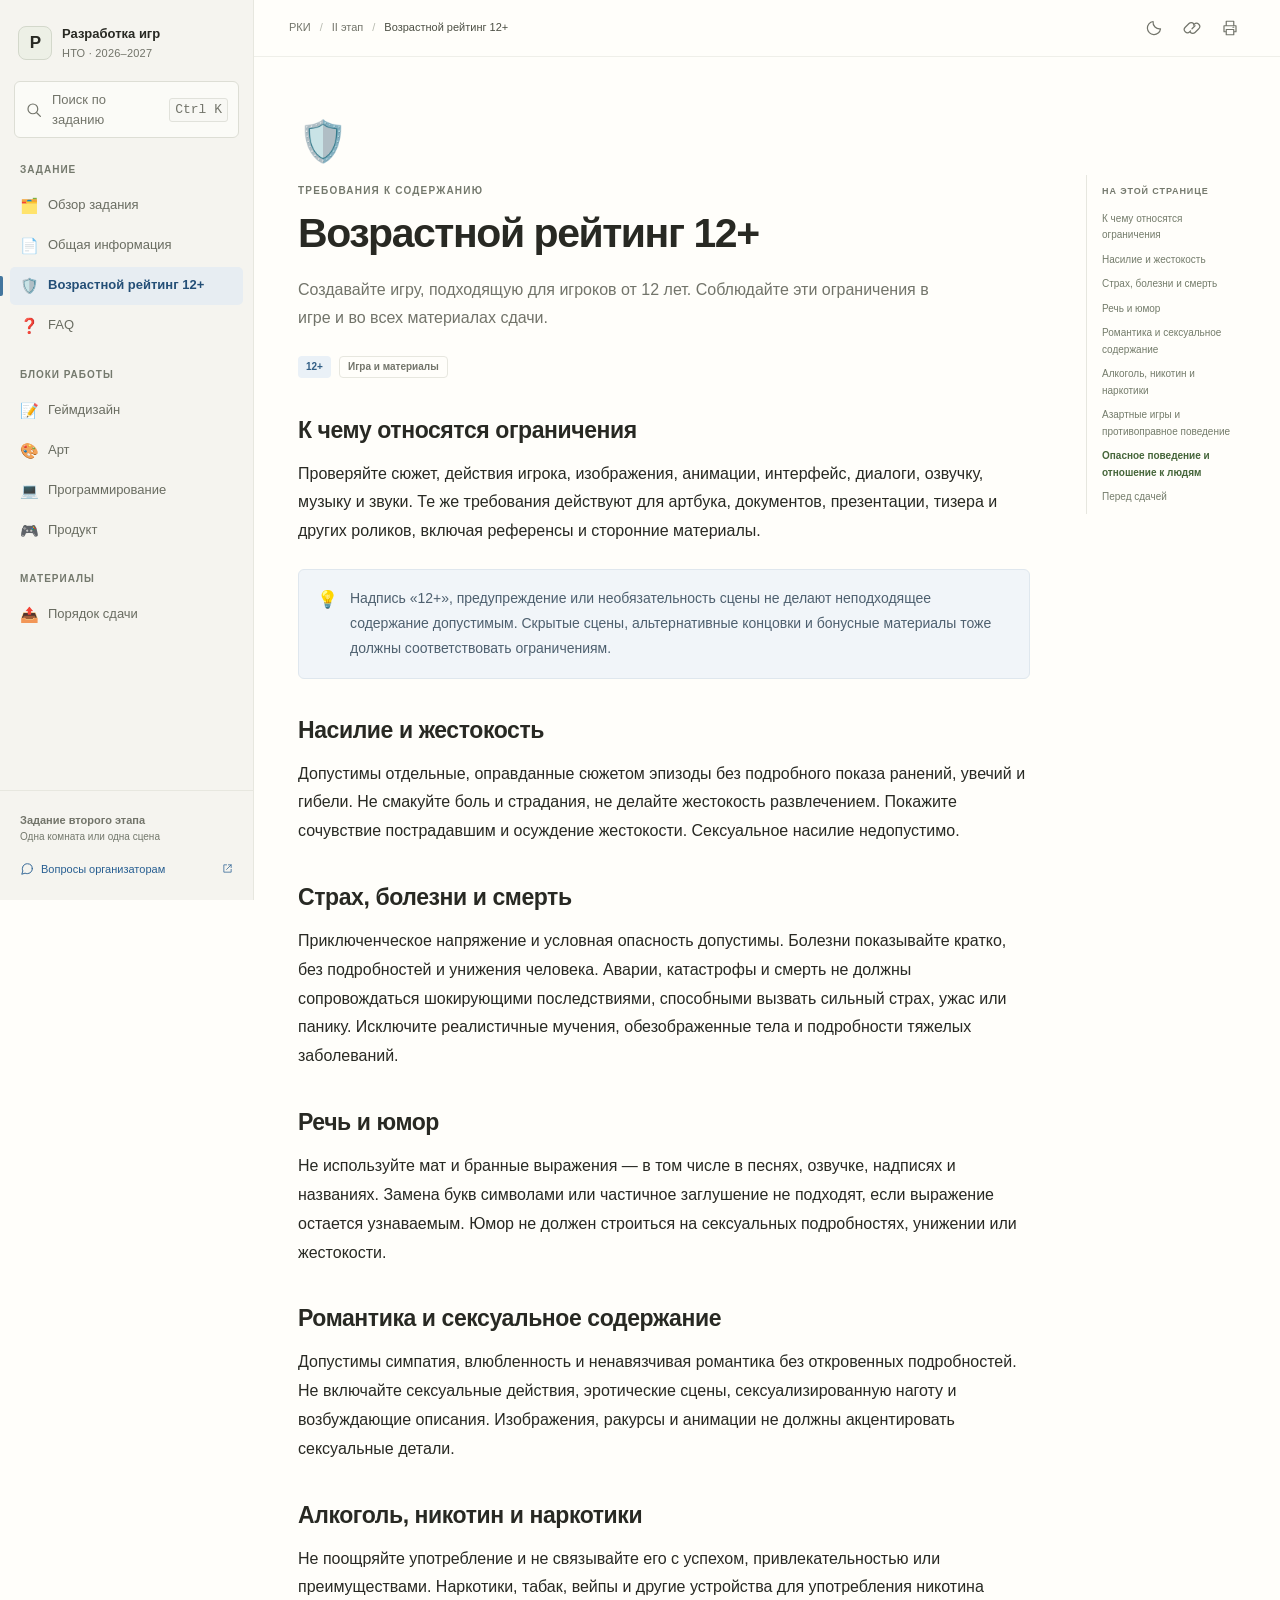
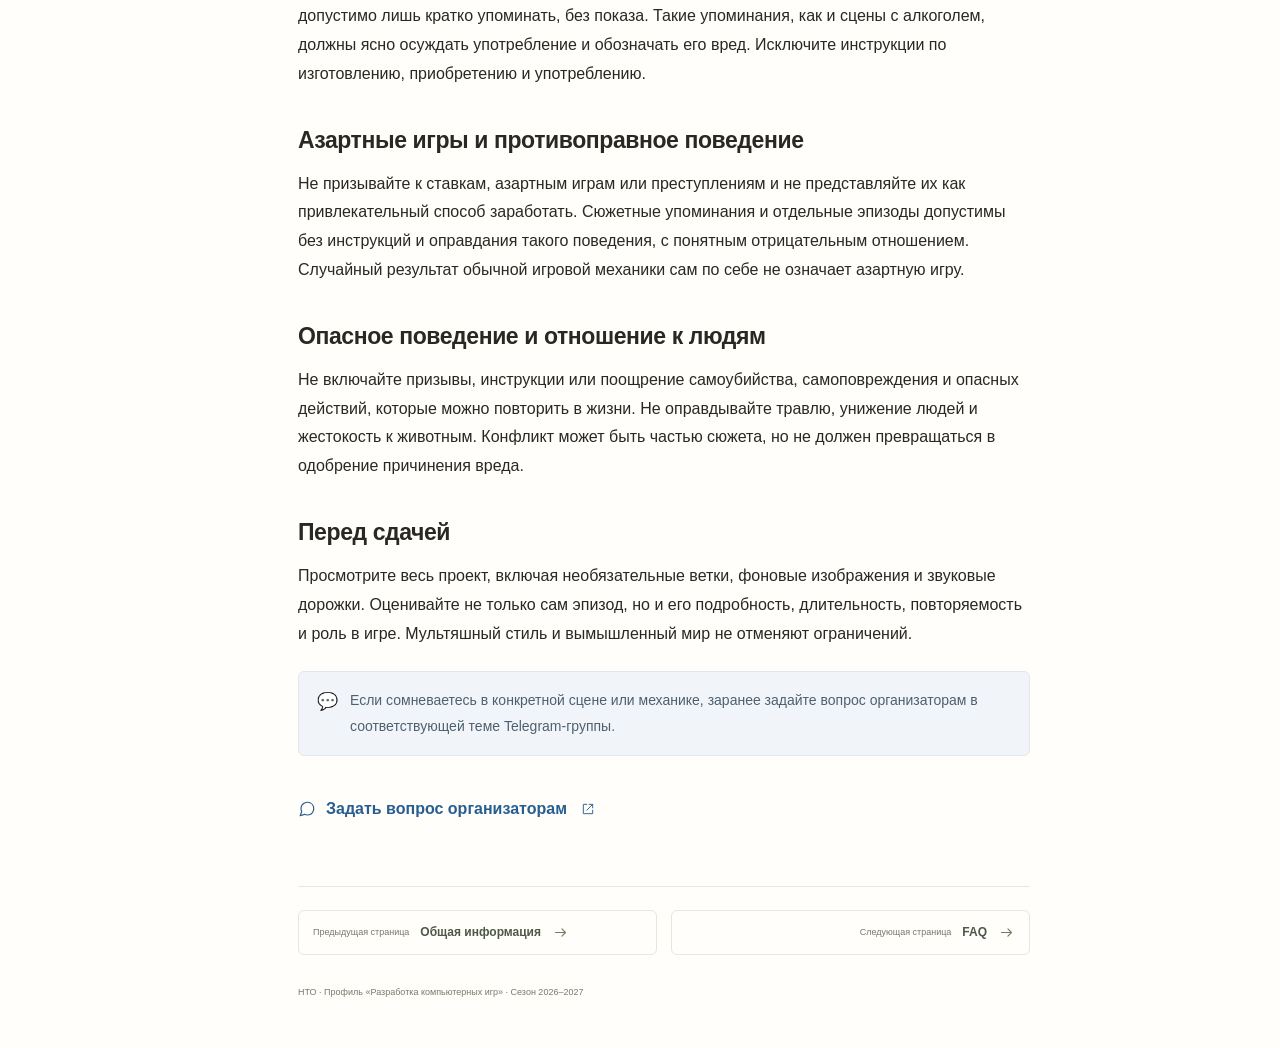
==== commit 3ea49e24: "fix FAQ" ====
--- a/age-rating/index.html
+++ b/age-rating/index.html
@@ -1,9 +1,9 @@
 <!doctype html>
 <html lang="ru"><head><meta charset="utf-8"><meta name="viewport" content="width=device-width, initial-scale=1"><meta name="description" content="Ограничения 12+ для конкурсного проекта: насилие, пугающие сцены, речь, романтика, вещества и опасное поведение."><meta name="theme-color" content="#f5f4ef"><title>Возрастной рейтинг 12+ · РКИ 2026–2027</title><script src="../theme.js"></script><link rel="icon" href="../favicon.svg" type="image/svg+xml"><link rel="stylesheet" href="../styles.css"><link rel="stylesheet" href="../extras.css"><link rel="stylesheet" href="../theme.css"><script src="../search-index.js" defer></script><script src="../app.js" defer></script></head>
 <body data-base="../" data-page="age-rating"><a class="skip-link" href="#main-content">Перейти к содержанию</a><div class="app">
-<aside class="sidebar" id="sidebar" aria-label="Навигация по заданию"><div class="sidebar-head"><a class="brand" href="../index.html"><span class="brand-mark">Р</span><span class="brand-copy">Разработка игр<small>НТО · 2026–2027</small></span></a></div><button class="search-trigger" type="button" data-search-open><svg viewBox="0 0 24 24" fill="none" stroke="currentColor" stroke-width="1.6" stroke-linecap="round" stroke-linejoin="round" aria-hidden="true"><circle cx="10.5" cy="10.5" r="6.5"/><path d="m16 16 4.5 4.5"/></svg><span>Поиск по заданию</span><kbd>Ctrl K</kbd></button><nav><div class="nav-group"><p class="nav-label">Задание</p><a class="nav-link" href="../index.html"><span class="nav-icon" aria-hidden="true">🗂️</span><span>Обзор задания</span></a><a class="nav-link" href="../general/index.html"><span class="nav-icon" aria-hidden="true">📄</span><span>Общая информация</span></a><a aria-current="page" class="nav-link is-active" href="../age-rating/index.html"><span class="nav-icon" aria-hidden="true">🛡️</span><span>Возрастной рейтинг 12+</span></a></div><div class="nav-group"><p class="nav-label">Блоки работы</p><a class="nav-link" href="../game-design/index.html"><span class="nav-icon" aria-hidden="true">📝</span><span>Геймдизайн</span></a><a class="nav-link" href="../art/index.html"><span class="nav-icon" aria-hidden="true">🎨</span><span>Арт</span></a><a class="nav-link" href="../programming/index.html"><span class="nav-icon" aria-hidden="true">💻</span><span>Программирование</span></a><a class="nav-link" href="../product/index.html"><span class="nav-icon" aria-hidden="true">🎮</span><span>Продукт</span></a></div><div class="nav-group"><p class="nav-label">Материалы</p><a class="nav-link" href="../submission/index.html"><span class="nav-icon" aria-hidden="true">📤</span><span>Порядок сдачи</span></a></div></nav><div class="sidebar-foot"><strong>Задание второго этапа</strong><span>Одна комната или одна сцена</span><a class="support-link" href="https://t.me/ontigamedev" target="_blank" rel="noopener noreferrer"><svg viewBox="0 0 24 24" fill="none" stroke="currentColor" stroke-width="1.6" stroke-linecap="round" stroke-linejoin="round" aria-hidden="true"><path d="M21 11.5a8.4 8.4 0 0 1-.9 3.8 8.5 8.5 0 0 1-7.6 4.7 8.4 8.4 0 0 1-3.8-.9L3 21l1.9-5.7a8.4 8.4 0 0 1-.9-3.8 8.5 8.5 0 0 1 4.7-7.6 8.4 8.4 0 0 1 3.8-.9h.5a8.5 8.5 0 0 1 8 8v.5Z"/></svg><span>Вопросы организаторам</span><svg viewBox="0 0 24 24" fill="none" stroke="currentColor" stroke-width="1.6" stroke-linecap="round" stroke-linejoin="round" aria-hidden="true"><path d="M14 4h6v6M20 4 10 14"/><path d="M10 4H4v16h16v-6"/></svg></a></div></aside>
+<aside class="sidebar" id="sidebar" aria-label="Навигация по заданию"><div class="sidebar-head"><a class="brand" href="../index.html"><span class="brand-mark">Р</span><span class="brand-copy">Разработка игр<small>НТО · 2026–2027</small></span></a></div><button class="search-trigger" type="button" data-search-open><svg viewBox="0 0 24 24" fill="none" stroke="currentColor" stroke-width="1.6" stroke-linecap="round" stroke-linejoin="round" aria-hidden="true"><circle cx="10.5" cy="10.5" r="6.5"/><path d="m16 16 4.5 4.5"/></svg><span>Поиск по заданию</span><kbd>Ctrl K</kbd></button><nav><div class="nav-group"><p class="nav-label">Задание</p><a class="nav-link" href="../index.html"><span class="nav-icon" aria-hidden="true">🗂️</span><span>Обзор задания</span></a><a class="nav-link" href="../general/index.html"><span class="nav-icon" aria-hidden="true">📄</span><span>Общая информация</span></a><a aria-current="page" class="nav-link is-active" href="../age-rating/index.html"><span class="nav-icon" aria-hidden="true">🛡️</span><span>Возрастной рейтинг 12+</span></a><a class="nav-link" href="../faq/index.html"><span class="nav-icon" aria-hidden="true">❓</span><span>FAQ</span></a></div><div class="nav-group"><p class="nav-label">Блоки работы</p><a class="nav-link" href="../game-design/index.html"><span class="nav-icon" aria-hidden="true">📝</span><span>Геймдизайн</span></a><a class="nav-link" href="../art/index.html"><span class="nav-icon" aria-hidden="true">🎨</span><span>Арт</span></a><a class="nav-link" href="../programming/index.html"><span class="nav-icon" aria-hidden="true">💻</span><span>Программирование</span></a><a class="nav-link" href="../product/index.html"><span class="nav-icon" aria-hidden="true">🎮</span><span>Продукт</span></a></div><div class="nav-group"><p class="nav-label">Материалы</p><a class="nav-link" href="../submission/index.html"><span class="nav-icon" aria-hidden="true">📤</span><span>Порядок сдачи</span></a></div></nav><div class="sidebar-foot"><strong>Задание второго этапа</strong><span>Одна комната или одна сцена</span><a class="support-link" href="https://t.me/ontigamedev" target="_blank" rel="noopener noreferrer"><svg viewBox="0 0 24 24" fill="none" stroke="currentColor" stroke-width="1.6" stroke-linecap="round" stroke-linejoin="round" aria-hidden="true"><path d="M21 11.5a8.4 8.4 0 0 1-.9 3.8 8.5 8.5 0 0 1-7.6 4.7 8.4 8.4 0 0 1-3.8-.9L3 21l1.9-5.7a8.4 8.4 0 0 1-.9-3.8 8.5 8.5 0 0 1 4.7-7.6 8.4 8.4 0 0 1 3.8-.9h.5a8.5 8.5 0 0 1 8 8v.5Z"/></svg><span>Вопросы организаторам</span><svg viewBox="0 0 24 24" fill="none" stroke="currentColor" stroke-width="1.6" stroke-linecap="round" stroke-linejoin="round" aria-hidden="true"><path d="M14 4h6v6M20 4 10 14"/><path d="M10 4H4v16h16v-6"/></svg></a></div></aside>
 <button class="sidebar-scrim" type="button" aria-label="Закрыть меню" hidden></button>
 <main class="main" id="main-content" tabindex="-1"><header class="topbar"><button class="menu-toggle" aria-label="Открыть меню" aria-controls="sidebar" aria-expanded="false"><svg viewBox="0 0 24 24" fill="none" stroke="currentColor" stroke-width="1.6" stroke-linecap="round" stroke-linejoin="round" aria-hidden="true"><path d="M4 6h16M4 12h16M4 18h16"/></svg></button><nav class="breadcrumbs" aria-label="Хлебные крошки"><a href="../index.html">РКИ</a><span class="separator" aria-hidden="true">/</span><span>II этап</span><span class="separator" aria-hidden="true">/</span><span class="current" aria-current="page">Возрастной рейтинг 12+</span></nav><div class="topbar-actions"><button class="icon-button theme-toggle" type="button" data-theme-toggle aria-label="Включить тёмную тему" aria-pressed="false" title="Включить тёмную тему"><span class="theme-moon"><svg viewBox="0 0 24 24" fill="none" stroke="currentColor" stroke-width="1.6" stroke-linecap="round" stroke-linejoin="round" aria-hidden="true"><path d="M20.7 13.2A8.8 8.8 0 0 1 10.8 3.3 8.8 8.8 0 1 0 20.7 13.2Z"/></svg></span><span class="theme-sun"><svg viewBox="0 0 24 24" fill="none" stroke="currentColor" stroke-width="1.6" stroke-linecap="round" stroke-linejoin="round" aria-hidden="true"><circle cx="12" cy="12" r="4"/><path d="M12 2v2m0 16v2M2 12h2m16 0h2M5 5l1.4 1.4m11.2 11.2L19 19M5 19l1.4-1.4M17.6 6.4 19 5"/></svg></span></button><button class="icon-button" type="button" data-copy-page aria-label="Скопировать ссылку на страницу" title="Скопировать ссылку"><svg viewBox="0 0 24 24" fill="none" stroke="currentColor" stroke-width="1.6" stroke-linecap="round" stroke-linejoin="round" aria-hidden="true"><path d="m10 13 4-4M8 16l-1 1a4.2 4.2 0 0 1-6-6l5-5a4.2 4.2 0 0 1 6 0m0 2 1-1a4.2 4.2 0 0 1 6 6l-5 5a4.2 4.2 0 0 1-6 0" transform="translate(2 0)"/></svg></button><button class="icon-button" type="button" data-print aria-label="Распечатать страницу" title="Печать"><svg viewBox="0 0 24 24" fill="none" stroke="currentColor" stroke-width="1.6" stroke-linecap="round" stroke-linejoin="round" aria-hidden="true"><path d="M7 8V3h10v5M7 17H4V9h16v8h-3M7 14h10v7H7zM16 11h1"/></svg></button></div></header>
-<div class="page-layout"><article class="page"><div class="page-icon" aria-hidden="true">🛡️</div><p class="eyebrow">Требования к содержанию</p><h1 class="page-title">Возрастной рейтинг 12+</h1><p class="page-lead">Создавайте игру, подходящую для игроков от 12 лет. Соблюдайте эти ограничения в игре и во всех материалах сдачи.</p><div class="page-meta"><span class="badge badge-blue">12+</span><span class="badge badge-outline">Игра и материалы</span></div><div class="content"><section aria-labelledby="scope"><h2 id="scope">К чему относятся ограничения</h2><p>Проверяйте сюжет, действия игрока, изображения, анимации, интерфейс, диалоги, озвучку, музыку и звуки. Те же требования действуют для артбука, документов, презентации, тизера и других роликов, включая референсы и сторонние материалы.</p><div class="callout"><span class="callout-icon" aria-hidden="true">💡</span><div class="callout-body"><p>Надпись «12+», предупреждение или необязательность сцены не делают неподходящее содержание допустимым. Скрытые сцены, альтернативные концовки и бонусные материалы тоже должны соответствовать ограничениям.</p></div></div></section><section aria-labelledby="violence"><h2 id="violence">Насилие и жестокость</h2><p>Допустимы отдельные, оправданные сюжетом эпизоды без подробного показа ранений, увечий и гибели. Не смакуйте боль и страдания, не делайте жестокость развлечением. Покажите сочувствие пострадавшим и осуждение жестокости. Сексуальное насилие недопустимо.</p></section><section aria-labelledby="fear"><h2 id="fear">Страх, болезни и смерть</h2><p>Приключенческое напряжение и условная опасность допустимы. Болезни показывайте кратко, без подробностей и унижения человека. Аварии, катастрофы и смерть не должны сопровождаться шокирующими последствиями, способными вызвать сильный страх, ужас или панику. Исключите реалистичные мучения, обезображенные тела и подробности тяжелых заболеваний.</p></section><section aria-labelledby="language"><h2 id="language">Речь и юмор</h2><p>Не используйте мат и бранные выражения — в том числе в песнях, озвучке, надписях и названиях. Замена букв символами или частичное заглушение не подходят, если выражение остается узнаваемым. Юмор не должен строиться на сексуальных подробностях, унижении или жестокости.</p></section><section aria-labelledby="romance"><h2 id="romance">Романтика и сексуальное содержание</h2><p>Допустимы симпатия, влюбленность и ненавязчивая романтика без откровенных подробностей. Не включайте сексуальные действия, эротические сцены, сексуализированную наготу и возбуждающие описания. Изображения, ракурсы и анимации не должны акцентировать сексуальные детали.</p></section><section aria-labelledby="substances"><h2 id="substances">Алкоголь, никотин и наркотики</h2><p>Не поощряйте употребление и не связывайте его с успехом, привлекательностью или преимуществами. Наркотики, табак, вейпы и другие устройства для употребления никотина допустимо лишь кратко упоминать, без показа. Такие упоминания, как и сцены с алкоголем, должны ясно осуждать употребление и обозначать его вред. Исключите инструкции по изготовлению, приобретению и употреблению.</p></section><section aria-labelledby="gambling"><h2 id="gambling">Азартные игры и противоправное поведение</h2><p>Не призывайте к ставкам, азартным играм или преступлениям и не представляйте их как привлекательный способ заработать. Сюжетные упоминания и отдельные эпизоды допустимы без инструкций и оправдания такого поведения, с понятным отрицательным отношением. Случайный результат обычной игровой механики сам по себе не означает азартную игру.</p></section><section aria-labelledby="danger"><h2 id="danger">Опасное поведение и отношение к людям</h2><p>Не включайте призывы, инструкции или поощрение самоубийства, самоповреждения и опасных действий, которые можно повторить в жизни. Не оправдывайте травлю, унижение людей и жестокость к животным. Конфликт может быть частью сюжета, но не должен превращаться в одобрение причинения вреда.</p></section><section aria-labelledby="check"><h2 id="check">Перед сдачей</h2><p>Просмотрите весь проект, включая необязательные ветки, фоновые изображения и звуковые дорожки. Оценивайте не только сам эпизод, но и его подробность, длительность, повторяемость и роль в игре. Мультяшный стиль и вымышленный мир не отменяют ограничений.</p><div class="callout"><span class="callout-icon" aria-hidden="true">💬</span><div class="callout-body"><p>Если сомневаетесь в конкретной сцене или механике, заранее задайте вопрос организаторам в соответствующей теме Telegram-группы.</p></div></div><a class="resource-link" href="https://t.me/ontigamedev" target="_blank" rel="noopener noreferrer"><svg viewBox="0 0 24 24" fill="none" stroke="currentColor" stroke-width="1.6" stroke-linecap="round" stroke-linejoin="round" aria-hidden="true"><path d="M21 11.5a8.4 8.4 0 0 1-.9 3.8 8.5 8.5 0 0 1-7.6 4.7 8.4 8.4 0 0 1-3.8-.9L3 21l1.9-5.7a8.4 8.4 0 0 1-.9-3.8 8.5 8.5 0 0 1 4.7-7.6 8.4 8.4 0 0 1 3.8-.9h.5a8.5 8.5 0 0 1 8 8v.5Z"/></svg><span>Задать вопрос организаторам</span><svg viewBox="0 0 24 24" fill="none" stroke="currentColor" stroke-width="1.6" stroke-linecap="round" stroke-linejoin="round" aria-hidden="true"><path d="M14 4h6v6M20 4 10 14"/><path d="M10 4H4v16h16v-6"/></svg></a></section></div><nav class="page-navigation" aria-label="Соседние страницы"><a class="prev" href="../general/index.html"><small>Предыдущая страница</small><strong>Общая информация</strong><span class="nav-arrow"><svg viewBox="0 0 24 24" fill="none" stroke="currentColor" stroke-width="1.6" stroke-linecap="round" stroke-linejoin="round" aria-hidden="true"><path d="M5 12h14m-5-5 5 5-5 5"/></svg></span></a><a class="next" href="../game-design/index.html"><small>Следующая страница</small><strong>Геймдизайн</strong><span class="nav-arrow"><svg viewBox="0 0 24 24" fill="none" stroke="currentColor" stroke-width="1.6" stroke-linecap="round" stroke-linejoin="round" aria-hidden="true"><path d="M5 12h14m-5-5 5 5-5 5"/></svg></span></a></nav><footer class="page-footer">НТО · Профиль «Разработка компьютерных игр» · Сезон 2026–2027</footer></article><aside class="toc" aria-label="На этой странице"><p class="toc-title">На этой странице</p><a href="#scope">К чему относятся ограничения</a><a href="#violence">Насилие и жестокость</a><a href="#fear">Страх, болезни и смерть</a><a href="#language">Речь и юмор</a><a href="#romance">Романтика и сексуальное содержание</a><a href="#substances">Алкоголь, никотин и наркотики</a><a href="#gambling">Азартные игры и противоправное поведение</a><a href="#danger">Опасное поведение и отношение к людям</a><a href="#check">Перед сдачей</a></aside></div></main></div>
+<div class="page-layout"><article class="page"><div class="page-icon" aria-hidden="true">🛡️</div><p class="eyebrow">Требования к содержанию</p><h1 class="page-title">Возрастной рейтинг 12+</h1><p class="page-lead">Создавайте игру, подходящую для игроков от 12 лет. Соблюдайте эти ограничения в игре и во всех материалах сдачи.</p><div class="page-meta"><span class="badge badge-blue">12+</span><span class="badge badge-outline">Игра и материалы</span></div><div class="content"><section aria-labelledby="scope"><h2 id="scope">К чему относятся ограничения</h2><p>Проверяйте сюжет, действия игрока, изображения, анимации, интерфейс, диалоги, озвучку, музыку и звуки. Те же требования действуют для артбука, документов, презентации, тизера и других роликов, включая референсы и сторонние материалы.</p><div class="callout"><span class="callout-icon" aria-hidden="true">💡</span><div class="callout-body"><p>Надпись «12+», предупреждение или необязательность сцены не делают неподходящее содержание допустимым. Скрытые сцены, альтернативные концовки и бонусные материалы тоже должны соответствовать ограничениям.</p></div></div></section><section aria-labelledby="violence"><h2 id="violence">Насилие и жестокость</h2><p>Допустимы отдельные, оправданные сюжетом эпизоды без подробного показа ранений, увечий и гибели. Не смакуйте боль и страдания, не делайте жестокость развлечением. Покажите сочувствие пострадавшим и осуждение жестокости. Сексуальное насилие недопустимо.</p></section><section aria-labelledby="fear"><h2 id="fear">Страх, болезни и смерть</h2><p>Приключенческое напряжение и условная опасность допустимы. Болезни показывайте кратко, без подробностей и унижения человека. Аварии, катастрофы и смерть не должны сопровождаться шокирующими последствиями, способными вызвать сильный страх, ужас или панику. Исключите реалистичные мучения, обезображенные тела и подробности тяжелых заболеваний.</p></section><section aria-labelledby="language"><h2 id="language">Речь и юмор</h2><p>Не используйте мат и бранные выражения — в том числе в песнях, озвучке, надписях и названиях. Замена букв символами или частичное заглушение не подходят, если выражение остается узнаваемым. Юмор не должен строиться на сексуальных подробностях, унижении или жестокости.</p></section><section aria-labelledby="romance"><h2 id="romance">Романтика и сексуальное содержание</h2><p>Допустимы симпатия, влюбленность и ненавязчивая романтика без откровенных подробностей. Не включайте сексуальные действия, эротические сцены, сексуализированную наготу и возбуждающие описания. Изображения, ракурсы и анимации не должны акцентировать сексуальные детали.</p></section><section aria-labelledby="substances"><h2 id="substances">Алкоголь, никотин и наркотики</h2><p>Не поощряйте употребление и не связывайте его с успехом, привлекательностью или преимуществами. Наркотики, табак, вейпы и другие устройства для употребления никотина допустимо лишь кратко упоминать, без показа. Такие упоминания, как и сцены с алкоголем, должны ясно осуждать употребление и обозначать его вред. Исключите инструкции по изготовлению, приобретению и употреблению.</p></section><section aria-labelledby="gambling"><h2 id="gambling">Азартные игры и противоправное поведение</h2><p>Не призывайте к ставкам, азартным играм или преступлениям и не представляйте их как привлекательный способ заработать. Сюжетные упоминания и отдельные эпизоды допустимы без инструкций и оправдания такого поведения, с понятным отрицательным отношением. Случайный результат обычной игровой механики сам по себе не означает азартную игру.</p></section><section aria-labelledby="danger"><h2 id="danger">Опасное поведение и отношение к людям</h2><p>Не включайте призывы, инструкции или поощрение самоубийства, самоповреждения и опасных действий, которые можно повторить в жизни. Не оправдывайте травлю, унижение людей и жестокость к животным. Конфликт может быть частью сюжета, но не должен превращаться в одобрение причинения вреда.</p></section><section aria-labelledby="check"><h2 id="check">Перед сдачей</h2><p>Просмотрите весь проект, включая необязательные ветки, фоновые изображения и звуковые дорожки. Оценивайте не только сам эпизод, но и его подробность, длительность, повторяемость и роль в игре. Мультяшный стиль и вымышленный мир не отменяют ограничений.</p><div class="callout"><span class="callout-icon" aria-hidden="true">💬</span><div class="callout-body"><p>Если сомневаетесь в конкретной сцене или механике, заранее задайте вопрос организаторам в соответствующей теме Telegram-группы.</p></div></div><a class="resource-link" href="https://t.me/ontigamedev" target="_blank" rel="noopener noreferrer"><svg viewBox="0 0 24 24" fill="none" stroke="currentColor" stroke-width="1.6" stroke-linecap="round" stroke-linejoin="round" aria-hidden="true"><path d="M21 11.5a8.4 8.4 0 0 1-.9 3.8 8.5 8.5 0 0 1-7.6 4.7 8.4 8.4 0 0 1-3.8-.9L3 21l1.9-5.7a8.4 8.4 0 0 1-.9-3.8 8.5 8.5 0 0 1 4.7-7.6 8.4 8.4 0 0 1 3.8-.9h.5a8.5 8.5 0 0 1 8 8v.5Z"/></svg><span>Задать вопрос организаторам</span><svg viewBox="0 0 24 24" fill="none" stroke="currentColor" stroke-width="1.6" stroke-linecap="round" stroke-linejoin="round" aria-hidden="true"><path d="M14 4h6v6M20 4 10 14"/><path d="M10 4H4v16h16v-6"/></svg></a></section></div><nav class="page-navigation" aria-label="Соседние страницы"><a class="prev" href="../general/index.html"><small>Предыдущая страница</small><strong>Общая информация</strong><span class="nav-arrow"><svg viewBox="0 0 24 24" fill="none" stroke="currentColor" stroke-width="1.6" stroke-linecap="round" stroke-linejoin="round" aria-hidden="true"><path d="M5 12h14m-5-5 5 5-5 5"/></svg></span></a><a class="next" href="../faq/index.html"><small>Следующая страница</small><strong>FAQ</strong><span class="nav-arrow"><svg viewBox="0 0 24 24" fill="none" stroke="currentColor" stroke-width="1.6" stroke-linecap="round" stroke-linejoin="round" aria-hidden="true"><path d="M5 12h14m-5-5 5 5-5 5"/></svg></span></a></nav><footer class="page-footer">НТО · Профиль «Разработка компьютерных игр» · Сезон 2026–2027</footer></article><aside class="toc" aria-label="На этой странице"><p class="toc-title">На этой странице</p><a href="#scope">К чему относятся ограничения</a><a href="#violence">Насилие и жестокость</a><a href="#fear">Страх, болезни и смерть</a><a href="#language">Речь и юмор</a><a href="#romance">Романтика и сексуальное содержание</a><a href="#substances">Алкоголь, никотин и наркотики</a><a href="#gambling">Азартные игры и противоправное поведение</a><a href="#danger">Опасное поведение и отношение к людям</a><a href="#check">Перед сдачей</a></aside></div></main></div>
 <div class="search-overlay" hidden><div class="search-dialog" role="dialog" aria-modal="true" aria-label="Поиск по заданию"><div class="search-header"><svg viewBox="0 0 24 24" fill="none" stroke="currentColor" stroke-width="1.6" stroke-linecap="round" stroke-linejoin="round" aria-hidden="true"><circle cx="10.5" cy="10.5" r="6.5"/><path d="m16 16 4.5 4.5"/></svg><input class="search-input" type="search" placeholder="Поиск по страницам и разделам" aria-label="Поисковый запрос" autocomplete="off" aria-controls="search-results"><button class="search-close" type="button" aria-label="Закрыть поиск"><svg viewBox="0 0 24 24" fill="none" stroke="currentColor" stroke-width="1.6" stroke-linecap="round" stroke-linejoin="round" aria-hidden="true"><path d="m6 6 12 12M18 6 6 18"/></svg></button></div><div class="search-results" id="search-results" aria-live="polite"></div><div class="search-hint"><span>↑ ↓ выбрать · Enter открыть</span><span>Esc закрыть</span></div></div></div><div class="toast" role="status" aria-live="polite"></div>
 </body></html>
